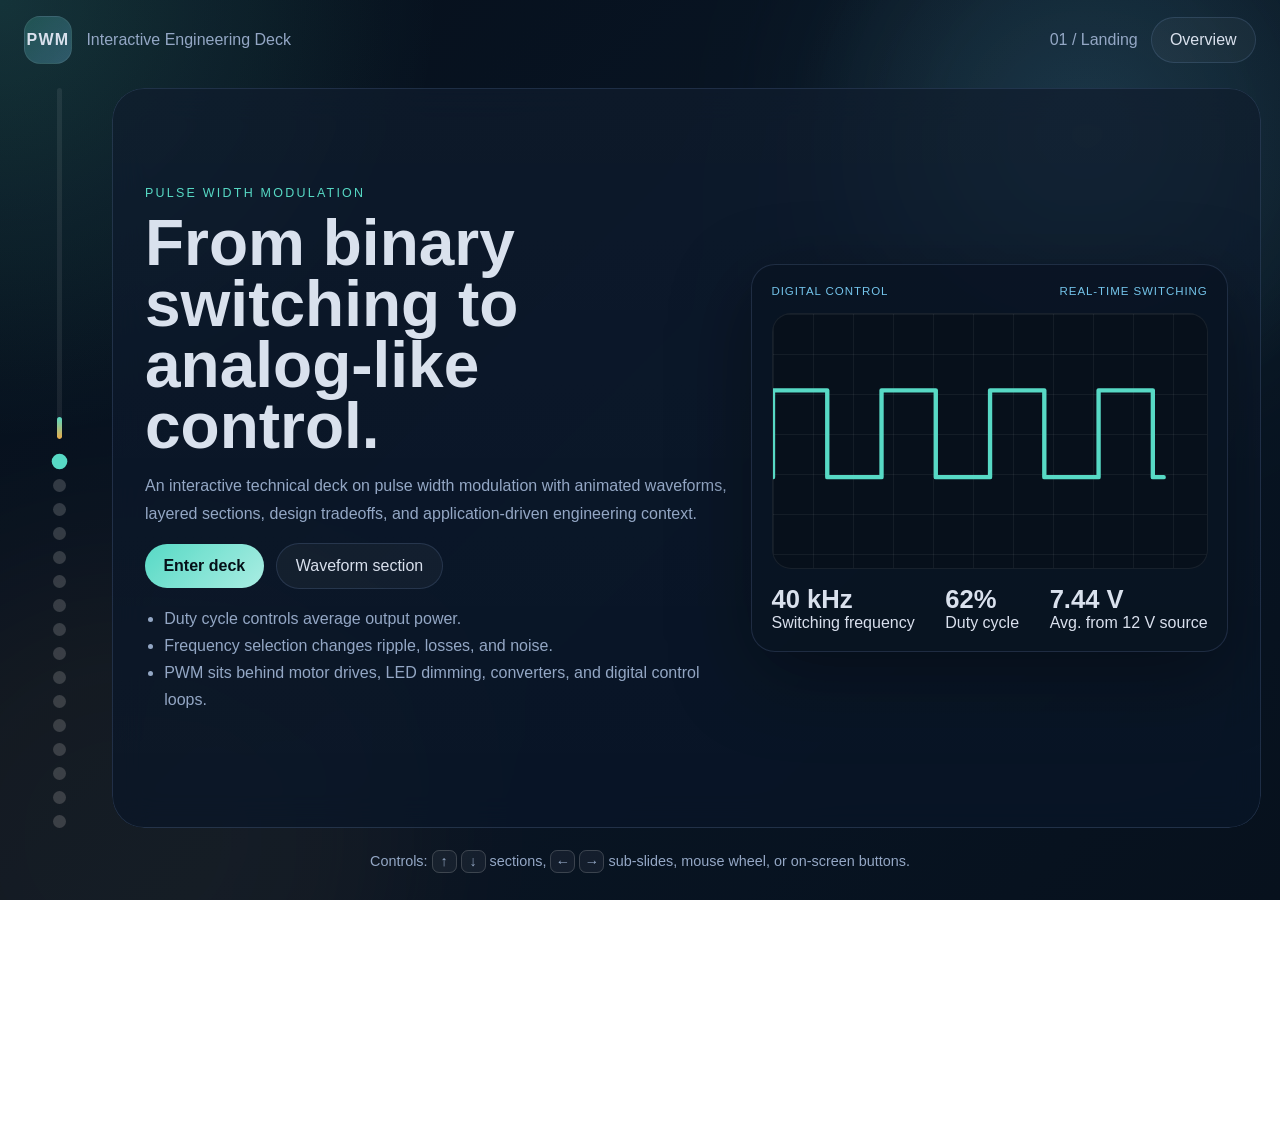
==== web_page_PPT/index.html @ 3c0f7ea7 "1. Separted the webpage presentation on the separate folder." ====
<!DOCTYPE html>
<html lang="en">
<head>
  <meta charset="UTF-8">
  <meta name="viewport" content="width=device-width, initial-scale=1.0">
  <title>PWM Interactive Presentation</title>
  <link rel="stylesheet" href="styles.css">
</head>
<body>
  <div class="ambient ambient-a"></div>
  <div class="ambient ambient-b"></div>

  <header class="topbar">
    <div class="brand">
      <span class="brand-mark">PWM</span>
      <span class="brand-copy">Interactive Engineering Deck</span>
    </div>
    <div class="status">
      <span id="sectionLabel">01 / Landing</span>
      <button id="overviewButton" class="ghost-button" type="button">Overview</button>
    </div>
  </header>

  <main class="deck-shell">
    <aside class="rail">
      <div class="rail-progress">
        <span id="progressFill"></span>
      </div>
      <nav id="dotNav" class="dot-nav" aria-label="Section navigation"></nav>
    </aside>

    <section id="deck" class="deck" aria-live="polite">
      <article class="slide active" data-title="Landing">
        <div class="slide-grid hero-layout">
          <div class="hero-copy reveal">
            <p class="eyebrow">Pulse Width Modulation</p>
            <h1>From binary switching to analog-like control.</h1>
            <p class="lede">
              An interactive technical deck on pulse width modulation with animated waveforms,
              layered sections, design tradeoffs, and application-driven engineering context.
            </p>
            <div class="hero-actions">
              <button class="primary-button" type="button" data-jump="1">Enter deck</button>
              <button class="ghost-button" type="button" data-jump="4">Waveform section</button>
            </div>
            <ul class="hero-points">
              <li>Duty cycle controls average output power.</li>
              <li>Frequency selection changes ripple, losses, and noise.</li>
              <li>PWM sits behind motor drives, LED dimming, converters, and digital control loops.</li>
            </ul>
          </div>

          <div class="hero-visual reveal">
            <div class="signal-card">
              <div class="signal-meta">
                <span>Digital control</span>
                <span>Real-time switching</span>
              </div>
              <div class="signal-scope">
                <div class="scope-grid"></div>
                <svg viewBox="0 0 600 220" class="scope-wave">
                  <path d="M0 160 L0 40 L75 40 L75 160 L150 160 L150 40 L225 40 L225 160 L300 160 L300 40 L375 40 L375 160 L450 160 L450 40 L525 40 L525 160 L600 160" />
                </svg>
              </div>
              <div class="hero-metrics">
                <div>
                  <strong>40 kHz</strong>
                  <span>Switching frequency</span>
                </div>
                <div>
                  <strong>62%</strong>
                  <span>Duty cycle</span>
                </div>
                <div>
                  <strong>7.44 V</strong>
                  <span>Avg. from 12 V source</span>
                </div>
              </div>
            </div>
          </div>
        </div>
      </article>

      <article class="slide" data-title="Core Idea">
        <div class="slide-grid">
          <div class="section-heading reveal">
            <p class="eyebrow">Section 1</p>
            <h2>PWM compresses analog intent into timed digital pulses.</h2>
            <p>
              Continuous analog control can be approximated by rapidly alternating between full ON and full OFF states.
              The load responds primarily to the average energy delivered over each switching period.
            </p>
          </div>

          <div class="panel-stack reveal">
            <div class="info-panel">
              <h3>Key equation</h3>
              <p><code>Vavg ≈ Duty Cycle × Vsupply</code> for resistive or filtered loads.</p>
            </div>
            <div class="info-panel">
              <h3>Why engineers use it</h3>
              <p>Switching devices operate efficiently near the ON and OFF extremes, so power loss is often lower than in linear control.</p>
            </div>
            <div class="info-panel">
              <h3>What changes system behavior</h3>
              <p>Load type, switching frequency, dead time, rise/fall time, filtering, and control-loop bandwidth.</p>
            </div>
          </div>

          <div class="formula-band reveal">
            <div class="formula-card">
              <span class="formula-label">Duty Cycle</span>
              <strong>D = Ton / T</strong>
              <p>Fraction of each period spent in the ON state.</p>
            </div>
            <div class="formula-card accent">
              <span class="formula-label">Period</span>
              <strong>f = 1 / T</strong>
              <p>Higher frequency can reduce ripple, but increases switching stress.</p>
            </div>
          </div>
        </div>
      </article>

      <article class="slide" data-title="Mathematics">
        <div class="slide-grid split-grid math-layout">
          <div class="section-heading reveal">
            <p class="eyebrow">Section 2</p>
            <h2>Mathematical model: average value comes from time weighting.</h2>
            <p>
              For a periodic signal that remains at <code>Vs</code> during <code>Ton</code> and at 0 V during
              <code>Toff</code>, the average output over one period follows directly from time-domain integration.
            </p>
          </div>

          <div class="derivation-card reveal">
            <div class="derivation-step">
              <span>01</span>
              <p><code>T = Ton + Toff</code></p>
            </div>
            <div class="derivation-step">
              <span>02</span>
              <p><code>Vavg = (1 / T) ∫0T v(t) dt</code></p>
            </div>
            <div class="derivation-step">
              <span>03</span>
              <p><code>Vavg = (1 / T) [(Vs)(Ton) + (0)(Toff)]</code></p>
            </div>
            <div class="derivation-step accent">
              <span>04</span>
              <p><code>Vavg = Vs × (Ton / T) = Vs × D</code></p>
            </div>
          </div>

          <div class="formula-band reveal">
            <div class="formula-card">
              <span class="formula-label">Example</span>
              <strong>12 V × 0.25 = 3 V</strong>
              <p>At 25% duty cycle, the average delivered voltage is 3 V for a filtered or averaging load.</p>
            </div>
            <div class="formula-card accent">
              <span class="formula-label">Engineering note</span>
              <strong>Average is not instant</strong>
              <p>The waveform remains discontinuous. Smooth system behavior appears only when the load averages or filters the switching signal.</p>
            </div>
          </div>
        </div>
      </article>

      <article class="slide" data-title="Proof Idea">
        <div class="slide-grid theorem-layout">
          <div class="theorem-card reveal">
            <p class="eyebrow">Section 3</p>
            <h2>Proposition</h2>
            <p class="theorem-statement">
              For an ideal PWM waveform applied to a linear low-pass or energy-averaging load, the low-frequency output component is proportional to duty cycle.
            </p>
          </div>

          <div class="proof-card reveal">
            <h3>Proof sketch</h3>
            <ol class="proof-list">
              <li>Represent the input over one switching period as a rectangular periodic waveform.</li>
              <li>The DC term of that waveform equals its average over one period.</li>
              <li>That average is <code>Vs × D</code>, from the time-domain integral.</li>
              <li>A low-pass filter or an inductive-mechanical load suppresses high-frequency switching harmonics.</li>
              <li>The dominant observed output therefore tracks the DC term, which is proportional to duty cycle.</li>
            </ol>
            <p class="proof-note">
              The result provides engineering rigor suitable for presentations in embedded systems, control theory, and power electronics.
            </p>
          </div>
        </div>
      </article>

      <article class="slide has-panels" data-title="Waveform Lab">
        <div class="section-heading reveal">
          <p class="eyebrow">Section 4</p>
          <h2>Waveform lab with horizontal sub-slides.</h2>
          <p>Horizontal sub-slides compare representative duty-cycle conditions and their resulting engineering implications.</p>
        </div>

        <div class="panel-viewer">
          <div class="panel-track" data-panel-track>
            <section class="panel active" data-panel-title="10% Duty">
              <div class="panel-content">
                <div>
                  <span class="chip">Panel A</span>
                  <h3>Low duty cycle: low average energy</h3>
                  <p>
                    A narrow ON interval delivers short bursts of energy separated by longer OFF intervals.
                    This condition is associated with low LED brightness or light motor torque demand.
                  </p>
                  <ul class="detail-list">
                    <li>Average output from 12 V source is about 1.2 V.</li>
                    <li>Ripple becomes more visible if frequency is too low.</li>
                    <li>Perceptible flicker is likely in visual systems at poor frequency choices.</li>
                  </ul>
                </div>
                <div class="wave-card">
                  <div class="wave-display wave-10"></div>
                </div>
              </div>
            </section>

            <section class="panel" data-panel-title="50% Duty">
              <div class="panel-content">
                <div>
                  <span class="chip">Panel B</span>
                  <h3>Balanced waveform: classic demonstration case</h3>
                  <p>
                    At 50%, the ON and OFF intervals are equal. This case is commonly used to illustrate timer behavior,
                    waveform symmetry, and midpoint average power delivery.
                  </p>
                  <ul class="detail-list">
                    <li>Average output is about 6 V from a 12 V source.</li>
                    <li>Symmetric timing simplifies explanation, not always system optimization.</li>
                    <li>Current ripple still depends on load inductance and filter design.</li>
                  </ul>
                </div>
                <div class="wave-card">
                  <div class="wave-display wave-50"></div>
                </div>
              </div>
            </section>

            <section class="panel" data-panel-title="90% Duty">
              <div class="panel-content">
                <div>
                  <span class="chip">Panel C</span>
                  <h3>High duty cycle: near-full delivery</h3>
                  <p>
                    The waveform remains ON for most of the switching period, with only short OFF intervals.
                    Loads with inertia or filtering may therefore respond as if driven by a nearly steady high level.
                  </p>
                  <ul class="detail-list">
                    <li>Average output is about 10.8 V from a 12 V source.</li>
                    <li>Thermal and switching limits still matter even if average output is high.</li>
                    <li>Control resolution near rail conditions becomes important.</li>
                  </ul>
                </div>
                <div class="wave-card">
                  <div class="wave-display wave-90"></div>
                </div>
              </div>
            </section>
          </div>

          <div class="panel-controls">
            <button id="panelPrev" class="ghost-button" type="button">Previous panel</button>
            <div id="panelDots" class="panel-dots" aria-label="Sub-slide navigation"></div>
            <button id="panelNext" class="ghost-button" type="button">Next panel</button>
          </div>
        </div>
      </article>

      <article class="slide" data-title="LED Dimming">
        <div class="slide-grid led-layout">
          <div class="section-heading reveal">
            <p class="eyebrow">Section 5</p>
            <h2>LED dimming: the whole page becomes the load.</h2>
            <p>
              The page brightness varies with duty cycle to illustrate LED dimming through PWM.
              Average delivered power changes continuously even though the switch still operates only in ON and OFF states.
            </p>
          </div>

          <div class="led-console reveal">
            <div class="led-scene-container">
              <div class="led-scene" id="ledScene">
                <div class="led-bulb"></div>
                <div class="led-glow"></div>
                <div class="led-caption">
                  <strong id="ledDutyReadout">55%</strong>
                  <span>Duty cycle</span>
                </div>
              </div>
              <div class="wave-card led-wave-card">
                <div class="wave-display" id="ledWaveDisplay"></div>
              </div>
            </div>

            <div class="led-controls">
              <label for="dutySlider">Duty cycle control</label>
              <input id="dutySlider" type="range" min="5" max="100" value="55" step="1">
              <div class="led-metrics">
                <div>
                  <strong id="avgVoltageReadout">6.60 V</strong>
                  <span>Average from 12 V</span>
                </div>
                <div>
                  <strong id="opticalReadout">Medium-high</strong>
                  <span>Perceived brightness</span>
                </div>
              </div>
              <p class="led-note">
                The flowing waves below the bulb represent the high-frequency switching signal.
                The eye cannot see this switching, only the average brightness it produces.
              </p>
            </div>
          </div>
        </div>
      </article>

      <article class="slide" data-title="LED On-Off Logic">
        <div class="slide-grid led-logic-layout">
          <div class="section-heading reveal">
            <p class="eyebrow">Section 6</p>
            <h2>LED behavior remains binary even when brightness appears continuous.</h2>
            <p>
              Based on the referenced PWM explainer video, the LED should be understood as a device that is either fully ON or fully OFF at each instant.
              Intermediate brightness appears only because the ON time changes within each period.
            </p>
          </div>

          <div class="led-logic-board reveal">
            <div class="logic-card">
              <span class="chip">State A</span>
              <h3>0% duty cycle</h3>
              <div class="logic-led logic-off"></div>
              <div class="logic-wave wave-off"></div>
              <p>The LED receives no ON interval during the period, so it remains OFF for the entire cycle.</p>
            </div>

            <div class="logic-card">
              <span class="chip">State B</span>
              <h3>50% duty cycle</h3>
              <div class="logic-led logic-mid"></div>
              <div class="logic-wave wave-mid"></div>
              <p>The LED alternates between full ON and full OFF. The eye integrates the rapid switching and perceives a medium brightness level.</p>
            </div>

            <div class="logic-card">
              <span class="chip">State C</span>
              <h3>100% duty cycle</h3>
              <div class="logic-led logic-on"></div>
              <div class="logic-wave wave-on"></div>
              <p>The LED remains ON for the complete period, producing maximum average optical output.</p>
            </div>
          </div>

          <div class="logic-note reveal">
            <strong>Key observation</strong>
            <p>
              The video-linked explanation emphasizes outcomes of different duty cycles rather than intermediate analog voltage levels at the LED itself.
              The waveform changes in width, while the LED switching state stays binary.
            </p>
          </div>
        </div>
      </article>

      <article class="slide" data-title="Applications">
        <div class="section-heading reveal">
          <p class="eyebrow">Section 7</p>
          <h2>Where PWM becomes system-critical.</h2>
        </div>

        <div class="application-grid">
          <div class="app-card reveal">
            <div class="app-visual motor-visual">
              <div class="motor-body"></div>
              <div class="motor-rotor"></div>
              <div class="motor-shaft"></div>
            </div>
            <span class="app-index">01</span>
            <h3>Motor control</h3>
            <p>Duty cycle regulates average armature voltage, enabling speed and torque control in DC drives, BLDC stages, and H-bridge systems.</p>
          </div>
          <div class="app-card reveal">
            <div class="app-visual smps-visual">
              <div class="smps-node source"></div>
              <div class="smps-switch"></div>
              <div class="smps-inductor"></div>
              <div class="smps-capacitor"></div>
              <div class="smps-load"></div>
              <div class="energy-pulse"></div>
            </div>
            <span class="app-index">02</span>
            <h3>Switch-mode power supplies</h3>
            <p>PWM governs energy transfer in buck, boost, and inverter topologies, directly affecting efficiency, ripple, and electromagnetic behavior.</p>
          </div>
          <div class="app-card reveal">
            <div class="app-visual led-app-visual">
              <div class="mini-led led-a"></div>
              <div class="mini-led led-b"></div>
              <div class="mini-led led-c"></div>
            </div>
            <span class="app-index">03</span>
            <h3>LED dimming</h3>
            <p>Average optical output changes with duty cycle while instantaneous drive remains digital, preserving efficient switching behavior.</p>
          </div>
          <div class="app-card reveal">
            <div class="app-visual audio-visual">
              <div class="speaker-box"></div>
              <div class="speaker-cone"></div>
              <div class="sound-ring ring-a"></div>
              <div class="sound-ring ring-b"></div>
              <div class="sound-ring ring-c"></div>
            </div>
            <span class="app-index">04</span>
            <h3>Audio and actuation interfaces</h3>
            <p>PWM is used in class-D amplification, buzzers, and compact actuation interfaces where switching signals are filtered or mechanically averaged.</p>
          </div>
        </div>
      </article>

      <article class="slide" data-title="Scenario: H-Bridge">
        <div class="slide-grid split-grid">
          <div class="section-heading reveal">
            <p class="eyebrow">Section 8</p>
            <h2>Actual Scenario: Reversing and Controlling a Motor.</h2>
            <p>
              In industrial robotics or EV powertrains, we don't just control speed; we control direction and braking.
              The <strong>H-Bridge</strong> is the standard circuit that makes this possible using PWM.
            </p>
          </div>

          <div class="scenario-visual reveal">
            <div class="h-bridge-circuit">
              <div class="h-bridge-rail positive">V+</div>
              <div class="h-bridge-switch sw-1">Q1</div>
              <div class="h-bridge-switch sw-2">Q2</div>
              <div class="h-bridge-motor">MOTOR</div>
              <div class="h-bridge-switch sw-3">Q3</div>
              <div class="h-bridge-switch sw-4">Q4</div>
              <div class="h-bridge-rail negative">GND</div>
              <div class="current-flow" id="currentFlow"></div>
            </div>
            <div class="scenario-controls">
              <button class="ghost-button" id="btnForward">Forward (PWM Q1/Q4)</button>
              <button class="ghost-button" id="btnReverse">Reverse (PWM Q2/Q3)</button>
              <button class="ghost-button" id="btnBrake">Brake (Short Q3/Q4)</button>
            </div>
          </div>

          <div class="panel-stack reveal">
            <div class="info-panel">
              <h3>Implementation</h3>
              <p>Hardware timers generate complementary PWM signals with <strong>Dead Time</strong> to prevent short circuits (shoot-through).</p>
            </div>
            <div class="info-panel">
              <h3>Efficiency</h3>
              <p>MOSFETs are either fully ON (low resistance) or fully OFF, minimizing heat dissipation compared to linear drivers.</p>
            </div>
            <div class="info-panel">
              <h3>Inductive Kick</h3>
              <p>PWM frequency must be high enough so the motor's inductance smoothes the current, preventing "jerky" movement.</p>
            </div>
          </div>
        </div>
      </article>

      <article class="slide" data-title="Generation & Use">
        <div class="slide-grid generation-layout">
          <div class="section-heading reveal">
            <p class="eyebrow">Section 9</p>
            <h2>PWM generation and utilization in one visual chain.</h2>
            <p>
              PWM begins as a timing comparison problem inside a controller and becomes useful only after
              the switching waveform interacts with a power stage, a filter, and a physical load.
            </p>
          </div>

          <div class="generation-board reveal">
            <div class="generation-flow">
              <div class="gen-node">
                <span class="chip">Reference</span>
                <strong>Speed / brightness / voltage target</strong>
              </div>
              <div class="gen-arrow"></div>
              <div class="gen-node">
                <span class="chip">Timer + Counter</span>
                <strong>Periodic ramp or counter base</strong>
              </div>
              <div class="gen-arrow"></div>
              <div class="gen-node">
                <span class="chip">Compare Logic</span>
                <strong>High while counter &lt; compare</strong>
              </div>
              <div class="gen-arrow"></div>
              <div class="gen-node">
                <span class="chip">Power Stage</span>
                <strong>MOSFET / driver / bridge</strong>
              </div>
              <div class="gen-arrow"></div>
              <div class="gen-node">
                <span class="chip">Load Response</span>
                <strong>Motor, LED, converter, audio load</strong>
              </div>
            </div>

            <div class="generation-visuals">
              <div class="gen-card">
                <h3>Actual generation</h3>
                <div class="counter-demo">
                  <div class="counter-track">
                    <div class="counter-scan"></div>
                    <div class="compare-level"></div>
                  </div>
                </div>
                <p>The PWM output stays high until the timer count crosses the compare threshold, after which it turns low for the remainder of the period.</p>
              </div>

              <div class="gen-card">
                <h3>Actual utilization</h3>
                <div class="utilization-demo">
                  <div class="util-wave"></div>
                  <div class="util-filter"></div>
                  <div class="util-output"></div>
                </div>
                <p>The switching waveform is then converted into usable electrical, optical, mechanical, or acoustic behavior by filtering, inertia, or energy storage.</p>
              </div>
            </div>
          </div>
        </div>
      </article>

      <article class="slide" data-title="MCU PWM Hardware">
        <div class="slide-grid mcu-layout">
          <div class="section-heading reveal">
            <p class="eyebrow">Section 10</p>
            <h2>Hardware PWM generation inside an MCU.</h2>

            <p>
              In a microcontroller, PWM is typically generated by a timer peripheral whose counter is compared
              against programmed register values. The output pin changes state automatically when compare events occur.
            </p>
          </div>

          <div class="mcu-stage reveal">
            <div class="mcu-visual interactive-mcu">
              <div class="mcu-board">
                <div class="board-plane"></div>
                <div class="trace trace-a"></div>
                <div class="trace trace-b"></div>
                <div class="trace trace-c"></div>

                <div class="mcu-chip isometric-chip">
                  <div class="chip-top"></div>
                  <div class="chip-side chip-side-left"></div>
                  <div class="chip-side chip-side-right"></div>
                  <div class="chip-label">MCU TIMER BLOCK</div>

                  <div class="mcu-module timer-block" id="timerBlock">
                    <span class="chip">Timer Core</span>
                    <strong>PSC -> CNT -> ARR</strong>
                    <small>Clock division and counter progression</small>
                  </div>
                  <div class="mcu-module compare-block" id="compareBlock">
                    <span class="chip">Comparator</span>
                    <strong>Compare CNT with CCR1</strong>
                    <small>Generates match event inside hardware</small>
                  </div>
                  <div class="mcu-module output-block" id="outputBlock">
                    <span class="chip">Output Unit</span>
                    <strong>PWM mode + channel driver</strong>
                    <small>Updates pin state without CPU bit-banging</small>
                  </div>
                  <div class="signal-dot signal-dot-a" id="signalDotA"></div>
                  <div class="signal-dot signal-dot-b" id="signalDotB"></div>
                </div>

                <div class="board-wave-panel">
                  <div class="simulation-head">
                    <div>
                      <span class="chip">Live Simulation</span>
                      <strong>Counter, compare, and output state</strong>
                    </div>
                    <button id="mcuSimButton" class="primary-button" type="button">Start PWM</button>
                  </div>

                  <div class="counter-visual">
                    <div class="counter-readout">
                      <span>CNT</span>
                      <strong id="counterValue">000</strong>
                    </div>
                    <div class="counter-readout">
                      <span>CCR1</span>
                      <strong id="compareValue">250</strong>
                    </div>
                    <div class="counter-readout">
                      <span>OUT</span>
                      <strong id="outputState">LOW</strong>
                    </div>
                  </div>

                  <div class="counter-bar">
                    <div id="counterFill" class="counter-fill"></div>
                    <div id="compareMarker" class="compare-marker"></div>
                  </div>

                  <div class="waveform-monitor">
                    <div class="monitor-grid"></div>
                    <div id="wavePulse" class="wave-pulse"></div>
                  </div>
                </div>
              </div>

              <div class="register-rack">
                <div class="register-card">
                  <span class="chip">PSC</span>
                  <strong>Prescaler register</strong>
                  <p>Divides the base clock before the timer counts.</p>
                </div>
                <div class="register-card">
                  <span class="chip">ARR / TOP</span>
                  <strong>Period register</strong>
                  <p>Defines the PWM period or wrap value.</p>
                </div>
                <div class="register-card">
                  <span class="chip">CCR1</span>
                  <strong>Compare register</strong>
                  <p>Defines the duty threshold within the period.</p>
                </div>
                <div class="register-card">
                  <span class="chip">CCER / COM bits</span>
                  <strong>Channel enable + mode</strong>
                  <p>Enables the pin output and selects PWM polarity/mode.</p>
                </div>
              </div>
            </div>

            <div class="register-explain">
              <div class="register-flow">
                <div class="register-step">
                  <strong>1. Clock division</strong>
                  <p><code>timer_clk = fclk / (PSC + 1)</code></p>
                </div>
                <div class="register-step">
                  <strong>2. Period setup</strong>
                  <p><code>fpwm = timer_clk / (ARR + 1)</code></p>
                </div>
                <div class="register-step">
                  <strong>3. Duty setup</strong>
                  <p><code>duty = CCRx / (ARR + 1)</code></p>
                </div>
                <div class="register-step accent">
                  <strong>4. Hardware action</strong>
                  <p>The channel output stays active while <code>CNT &lt; CCRx</code>, then toggles automatically.</p>
                </div>
              </div>

              <div class="register-code">
                <h3>Register-level implementation pattern</h3>
                <pre><code>TIMx_PSC  = 79;
TIMx_ARR  = 999;
TIMx_CCR1 = 250;

TIMx_CCMR1 |= PWM_MODE_1;
TIMx_CCER  |= CH1_ENABLE;
TIMx_CR1   |= TIMER_ENABLE;</code></pre>
                <p>
                  This sequence configures the timer clock division, period, compare threshold, PWM mode,
                  channel enable, and final timer start. Once enabled, the waveform is generated without CPU toggling.
                </p>
              </div>
            </div>
          </div>
        </div>
      </article>

      <article class="slide" data-title="Embedded Systems">
        <div class="slide-grid embed-layout">
          <div class="section-heading reveal">
            <p class="eyebrow">Section 11</p>
            <h2>PWM in embedded systems: both hardware and software matter.</h2>
            <p>
              A complete embedded-systems view includes both the microcontroller peripherals that generate PWM in hardware
              and the firmware layers that compute, schedule, and supervise duty-cycle updates.
            </p>
          </div>

          <div class="embed-columns reveal">
            <div class="embed-card">
              <span class="chip">Hardware use</span>
              <h3>Timer and peripheral side</h3>
              <ul class="detail-list">
                <li>MCU timers generate PWM without continuous CPU intervention.</li>
                <li>Output compare units define duty cycle with deterministic timing.</li>
                <li>Complementary PWM and dead time are used in motor drives and power stages.</li>
                <li>DMA or event systems can feed waveform updates at high rate.</li>
                <li>Pins route PWM into LEDs, fans, H-bridges, buck converters, and servo outputs.</li>
              </ul>
            </div>
            <div class="embed-card">
              <span class="chip">Software use</span>
              <h3>Firmware and control side</h3>
              <ul class="detail-list">
                <li>Control loops compute new duty values from sensor feedback.</li>
                <li>RTOS tasks or ISRs decide when updates are safe and synchronized.</li>
                <li>Calibration tables linearize nonlinear loads such as LEDs and motors.</li>
                <li>Fault software clamps PWM during overcurrent, overtemperature, or undervoltage events.</li>
                <li>Communication stacks expose PWM setpoints for UI, diagnostics, and remote control.</li>
              </ul>
            </div>
          </div>
        </div>
      </article>

      <article class="slide" data-title="Tradeoffs">
        <div class="slide-grid split-grid">
          <div class="section-heading reveal">
            <p class="eyebrow">Section 12</p>
            <h2>Choosing PWM settings is mostly a tradeoff problem.</h2>
            <p>
              Practical PWM design is governed by competing constraints rather than by definitions alone.
            </p>
          </div>

          <div class="tradeoff-board reveal">
            <div class="tradeoff-card">
              <h3>Raise frequency</h3>
              <p>Smaller filters, smoother output, reduced low-frequency artifacts.</p>
              <span>Cost: more switching loss and potential EMI stress.</span>
            </div>
            <div class="tradeoff-card">
              <h3>Increase resolution</h3>
              <p>Finer duty-cycle control, improved low-speed or low-brightness behavior.</p>
              <span>Cost: timer limits and control-update complexity.</span>
            </div>
            <div class="tradeoff-card">
              <h3>Add filtering</h3>
              <p>Cleaner analog-like output, less ripple delivered to the load.</p>
              <span>Cost: slower response, larger components, more design tuning.</span>
            </div>
            <div class="tradeoff-card">
              <h3>Protect the switch</h3>
              <p>Dead time, gate shaping, and layout discipline reduce shoot-through and ringing.</p>
              <span>Cost: added implementation detail and timing calibration.</span>
            </div>
          </div>
        </div>
      </article>

      <article class="slide" data-title="Alternatives & Why?">
        <div class="slide-grid split-grid">
          <div class="section-heading reveal">
            <p class="eyebrow">Section 13</p>
            <h2>Alternatives and why PWM dominates.</h2>
            <p>
              PWM isn't the only way to control power, but it's often the most efficient. 
              Let's look at the alternatives and why engineers almost always choose PWM.
            </p>
          </div>

          <div class="tradeoff-board reveal">
            <div class="tradeoff-card">
              <h3>Linear Regulation</h3>
              <p>Uses a transistor as a variable resistor to drop voltage.</p>
              <span>Pros: Pure DC, no noise. <br>Cons: Extremely inefficient, generates massive heat.</span>
            </div>
            <div class="tradeoff-card">
              <h3>DAC (Digital-to-Analog)</h3>
              <p>Produces a true analog voltage level.</p>
              <span>Pros: Precise. <br>Cons: Low power capability, expensive for high-current loads.</span>
            </div>
            <div class="tradeoff-card">
              <h3>PDM / Sigma-Delta</h3>
              <p>Varies the density of pulses rather than the width.</p>
              <span>Pros: Better for audio/precision. <br>Cons: Harder to implement in basic hardware.</span>
            </div>
            <div class="tradeoff-card">
              <h3>ON/OFF Control</h3>
              <p>Simple thermostat-style switching.</p>
              <span>Pros: Simple. <br>Cons: Poor resolution, constant oscillations around setpoint.</span>
            </div>
          </div>

          <div class="info-panel reveal" style="grid-column: 1 / -1;">
            <h3>The Verdict: Why PWM?</h3>
            <p>
              PWM provides the perfect balance of <strong>efficiency</strong> (MOSFETs stay cool), 
              <strong>simplicity</strong> (built into every $0.50 MCU), and 
              <strong>performance</strong> (high-resolution control). 
              It is the "Swiss Army Knife" of power electronics.
            </p>
          </div>
        </div>
      </article>

      <article class="slide" data-title="Design Checklist">
        <div class="slide-grid checklist-layout">
          <div class="section-heading reveal">
            <p class="eyebrow">Section 14</p>
            <h2>PWM design checklist for a real system review.</h2>
          </div>

          <div class="checklist reveal">
            <div class="check-item"><span></span><p>Define the load model: resistive, inductive, capacitive, or mixed.</p></div>
            <div class="check-item"><span></span><p>Select frequency based on ripple, acoustics, EMC, and switch capability.</p></div>
            <div class="check-item"><span></span><p>Validate thermal behavior at worst-case duty cycle and ambient condition.</p></div>
            <div class="check-item"><span></span><p>Quantify timer resolution and control-loop update limits.</p></div>
            <div class="check-item"><span></span><p>Review layout, current return paths, and gate-drive integrity.</p></div>
            <div class="check-item"><span></span><p>Measure waveform quality on hardware, not only in simulation.</p></div>
          </div>
        </div>
      </article>

      <article class="slide" data-title="Closing">
        <div class="closing-card reveal">
          <p class="eyebrow">Final Frame</p>
          <h2>PWM is simple in principle and demanding in implementation.</h2>
          <p>
            That tension is exactly why it remains one of the most useful control techniques in embedded and power electronics.
            The subject combines a simple switching concept with nontrivial design decisions in implementation, control, and system integration.
          </p>
          <div class="closing-stats">
            <div>
              <strong>16</strong>
              <span>Vertical sections</span>
            </div>
            <div>
              <strong>3</strong>
              <span>Horizontal sub-slides</span>
            </div>
            <div>
              <strong>100%</strong>
              <span>Browser-based delivery</span>
            </div>
          </div>
          <button class="primary-button" type="button" data-jump="0">Return to opening</button>
        </div>
      </article>
    </section>
  </main>

  <div id="overview" class="overview hidden" aria-hidden="true">
    <div class="overview-card">
      <div class="overview-head">
        <h2>Deck Overview</h2>
        <button id="closeOverview" class="ghost-button" type="button">Close</button>
      </div>
      <div id="overviewGrid" class="overview-grid"></div>
    </div>
  </div>

  <footer class="hint-bar">
    <p>Controls: <kbd>↑</kbd> <kbd>↓</kbd> sections, <kbd>←</kbd> <kbd>→</kbd> sub-slides, mouse wheel, or on-screen buttons.</p>
  </footer>

  <div id="pulseTransition" class="pulse-transition" aria-hidden="true">
    <div class="pulse-core"></div>
    <div class="pulse-wave pulse-wave-a"></div>
    <div class="pulse-wave pulse-wave-b"></div>
  </div>

  <script src="script.js"></script>
</body>
</html>
---- web_page_PPT/styles.css ----
:root {
  --bg: #08111f;
  --bg-soft: rgba(11, 24, 43, 0.72);
  --panel: rgba(10, 21, 37, 0.82);
  --panel-strong: rgba(12, 24, 43, 0.94);
  --line: rgba(157, 193, 255, 0.16);
  --text: #eaf2ff;
  --muted: #9fb4d4;
  --accent: #5eead4;
  --accent-2: #ffb84d;
  --accent-3: #7dd3fc;
  --shadow: 0 24px 80px rgba(0, 0, 0, 0.38);
  --page-power: 0.55;
}

* {
  box-sizing: border-box;
}

html,
body {
  margin: 0;
  min-height: 100%;
  overflow: hidden;
  background:
    radial-gradient(circle at top left, rgba(94, 234, 212, 0.18), transparent 28%),
    radial-gradient(circle at 85% 15%, rgba(125, 211, 252, 0.15), transparent 22%),
    linear-gradient(135deg, #06101c 0%, #0a1627 50%, #07121f 100%);
  color: var(--text);
  font-family: "Aptos", "Segoe UI Variable Display", "Trebuchet MS", sans-serif;
}

body {
  position: relative;
  transition: filter 350ms ease;
  filter: brightness(calc(0.72 + var(--page-power) * 0.38));
}

button,
input,
textarea,
select {
  font: inherit;
}

.ambient {
  position: fixed;
  width: 36rem;
  height: 36rem;
  border-radius: 999px;
  filter: blur(90px);
  opacity: 0.34;
  pointer-events: none;
}

.ambient-a {
  top: -10rem;
  right: -6rem;
  background: rgba(94, 234, 212, 0.16);
  animation: driftA 16s ease-in-out infinite;
}

.ambient-b {
  bottom: -14rem;
  left: -10rem;
  background: rgba(255, 184, 77, 0.16);
  animation: driftB 18s ease-in-out infinite;
}

.topbar,
.hint-bar {
  position: fixed;
  left: 0;
  right: 0;
  z-index: 30;
  display: flex;
  align-items: center;
  justify-content: space-between;
  padding: 1rem 1.5rem;
}

.topbar {
  top: 0;
}

.hint-bar {
  bottom: 0;
  justify-content: center;
  color: var(--muted);
  font-size: 0.9rem;
}

.brand,
.status {
  display: flex;
  align-items: center;
  gap: 0.9rem;
}

.brand-mark {
  display: inline-flex;
  align-items: center;
  justify-content: center;
  width: 3rem;
  height: 3rem;
  border-radius: 1rem;
  background: linear-gradient(135deg, rgba(94, 234, 212, 0.2), rgba(125, 211, 252, 0.3));
  border: 1px solid rgba(255, 255, 255, 0.08);
  font-family: "Bahnschrift", "Aptos Display", "Segoe UI Variable Display", sans-serif;
  font-weight: 800;
  letter-spacing: 0.08em;
}

.brand-copy,
.status span {
  color: var(--muted);
}

.deck-shell {
  display: grid;
  grid-template-columns: 5rem 1fr;
  align-items: stretch;
  height: 100vh;
  padding: 5.5rem 1.2rem 4.5rem;
  gap: 0.8rem;
}

.rail {
  display: flex;
  flex-direction: column;
  align-items: center;
  gap: 1rem;
}

.rail-progress {
  position: relative;
  width: 0.3rem;
  flex: 1;
  border-radius: 999px;
  background: rgba(255, 255, 255, 0.08);
  overflow: hidden;
}

.rail-progress span {
  position: absolute;
  left: 0;
  right: 0;
  bottom: 0;
  height: 10%;
  border-radius: inherit;
  background: linear-gradient(180deg, var(--accent), var(--accent-2));
  transition: height 350ms ease;
}

.dot-nav {
  display: flex;
  flex-direction: column;
  gap: 0.7rem;
}

.dot-nav button,
.panel-dots button {
  border: 0;
  border-radius: 999px;
  cursor: pointer;
}

.dot-nav button {
  width: 0.8rem;
  height: 0.8rem;
  background: rgba(255, 255, 255, 0.18);
  transition: transform 220ms ease, background 220ms ease;
}

.dot-nav button.active,
.panel-dots button.active {
  background: var(--accent);
  transform: scale(1.2);
}

.deck {
  position: relative;
  height: 100%;
  overflow: hidden;
  border-radius: 2rem;
}

.slide {
  position: absolute;
  inset: 0;
  padding: 2rem;
  border: 1px solid var(--line);
  border-radius: 2rem;
  background:
    linear-gradient(180deg, rgba(255, 255, 255, 0.02), rgba(255, 255, 255, 0)),
    var(--bg-soft);
  box-shadow: var(--shadow);
  opacity: 0;
  transform: translateY(6%);
  transition: opacity 450ms ease, transform 450ms ease;
  pointer-events: none;
  overflow: auto;
  backdrop-filter: blur(16px);
}

.slide.active {
  opacity: 1;
  transform: translateY(0);
  pointer-events: auto;
}

.slide-grid {
  display: grid;
  gap: 1.5rem;
  min-height: 100%;
}

.hero-layout {
  grid-template-columns: 1.1fr 0.9fr;
  align-items: center;
}

.hero-copy h1,
.section-heading h2,
.closing-card h2 {
  font-family: "Bahnschrift", "Aptos Display", "Segoe UI Variable Display", sans-serif;
  font-size: clamp(2.4rem, 5vw, 4.8rem);
  line-height: 0.95;
  margin: 0;
  max-width: 12ch;
}

.section-heading h2,
.closing-card h2 {
  font-size: clamp(2rem, 4vw, 3.5rem);
  max-width: 16ch;
}

.eyebrow {
  margin: 0 0 0.8rem;
  text-transform: uppercase;
  letter-spacing: 0.18em;
  font-size: 0.78rem;
  color: var(--accent);
}

.lede,
.section-heading p,
.hero-points,
.info-panel p,
.formula-card p,
.panel-content p,
.app-card p,
.tradeoff-card p,
.tradeoff-card span,
.check-item p,
.closing-card p {
  color: var(--muted);
  line-height: 1.7;
}

.hero-actions,
.panel-controls,
.status {
  display: flex;
  align-items: center;
  gap: 0.8rem;
  flex-wrap: wrap;
}

.primary-button,
.ghost-button {
  border-radius: 999px;
  padding: 0.82rem 1.15rem;
  cursor: pointer;
  transition: transform 180ms ease, background 180ms ease, border-color 180ms ease;
}

.primary-button {
  border: 0;
  color: #05111a;
  font-weight: 700;
  background: linear-gradient(135deg, var(--accent), #b7fff4);
}

.ghost-button {
  border: 1px solid var(--line);
  color: var(--text);
  background: rgba(255, 255, 255, 0.04);
}

.primary-button:hover,
.ghost-button:hover {
  transform: translateY(-1px);
}

.hero-points,
.detail-list {
  padding-left: 1.2rem;
}

.signal-card,
.info-panel,
.formula-card,
.panel,
.app-card,
.tradeoff-card,
.closing-card,
.overview-card,
.wave-card,
.derivation-card,
.theorem-card,
.proof-card,
.led-console,
.embed-card {
  border: 1px solid var(--line);
  background: var(--panel);
  border-radius: 1.5rem;
  box-shadow: var(--shadow);
}

.signal-card {
  padding: 1.2rem;
  display: grid;
  gap: 1rem;
}

.signal-meta,
.hero-metrics,
.closing-stats {
  display: flex;
  justify-content: space-between;
  gap: 1rem;
  flex-wrap: wrap;
}

.signal-meta,
.formula-label,
.chip {
  color: var(--accent-3);
  letter-spacing: 0.08em;
  text-transform: uppercase;
  font-size: 0.72rem;
}

.signal-scope,
.wave-card {
  position: relative;
  overflow: hidden;
  min-height: 16rem;
}

.signal-scope {
  border-radius: 1.2rem;
  border: 1px solid rgba(255, 255, 255, 0.08);
  background: #07111d;
}

.scope-grid,
.wave-display::before {
  position: absolute;
  inset: 0;
  content: "";
  background-image:
    linear-gradient(rgba(255, 255, 255, 0.06) 1px, transparent 1px),
    linear-gradient(90deg, rgba(255, 255, 255, 0.06) 1px, transparent 1px);
  background-size: 2.5rem 2.5rem;
}

.scope-wave {
  position: relative;
  width: 100%;
  height: 100%;
}

.scope-wave path {
  fill: none;
  stroke: var(--accent);
  stroke-width: 6;
  stroke-linejoin: round;
  stroke-linecap: round;
  stroke-dasharray: 1500;
  stroke-dashoffset: 1500;
  animation: drawWave 3.6s ease forwards infinite;
}

.hero-metrics strong,
.formula-card strong,
.closing-stats strong {
  display: block;
  font-size: 1.6rem;
  font-family: "Bahnschrift", "Aptos Display", "Segoe UI Variable Display", sans-serif;
}

.panel-stack,
.formula-band,
.application-grid,
.tradeoff-board {
  display: grid;
  gap: 1rem;
}

.panel-stack {
  grid-template-columns: repeat(3, minmax(0, 1fr));
}

.info-panel,
.formula-card,
.tradeoff-card,
.app-card {
  padding: 1.2rem;
}

.formula-band {
  grid-template-columns: repeat(2, minmax(0, 1fr));
  align-self: end;
}

.math-layout {
  grid-template-columns: 0.95fr 1.05fr;
  align-items: start;
}

.derivation-card,
.proof-card,
.theorem-card,
.embed-card {
  padding: 1.3rem;
}

.derivation-card {
  display: grid;
  gap: 0.8rem;
}

.derivation-step {
  display: grid;
  grid-template-columns: 3rem 1fr;
  gap: 1rem;
  align-items: center;
  padding: 0.95rem 1rem;
  border-radius: 1rem;
  background: rgba(255, 255, 255, 0.03);
}

.derivation-step span {
  display: inline-flex;
  width: 2.4rem;
  height: 2.4rem;
  align-items: center;
  justify-content: center;
  border-radius: 999px;
  color: #05111a;
  font-weight: 700;
  background: linear-gradient(135deg, var(--accent), #b7fff4);
}

.derivation-step.accent {
  background: linear-gradient(135deg, rgba(94, 234, 212, 0.12), rgba(125, 211, 252, 0.08));
}

.theorem-layout {
  grid-template-columns: 0.9fr 1.1fr;
  align-items: start;
}

.theorem-card {
  background: linear-gradient(135deg, rgba(94, 234, 212, 0.12), rgba(255, 184, 77, 0.08)), var(--panel);
}

.theorem-statement,
.proof-note {
  color: var(--muted);
  line-height: 1.7;
}

.proof-list {
  margin: 0;
  padding-left: 1.3rem;
  color: var(--muted);
  line-height: 1.75;
}

.formula-card.accent {
  background: linear-gradient(135deg, rgba(94, 234, 212, 0.12), rgba(255, 184, 77, 0.12));
}

.panel-viewer {
  display: grid;
  gap: 1rem;
  min-height: calc(100% - 9rem);
}

.panel-track {
  display: flex;
  height: 100%;
  transition: transform 420ms cubic-bezier(0.22, 1, 0.36, 1);
}

.panel {
  min-width: 100%;
  padding: 1.3rem;
}

.panel-content {
  display: grid;
  grid-template-columns: 1fr 0.95fr;
  align-items: stretch;
  gap: 1.2rem;
}

.wave-card {
  min-height: 20rem;
  padding: 1rem;
  background: linear-gradient(180deg, rgba(125, 211, 252, 0.08), rgba(255, 184, 77, 0.08)), #07111d;
}

.wave-display {
  position: relative;
  height: 100%;
  border-radius: 1rem;
  overflow: hidden;
  background: rgba(0, 0, 0, 0.18);
}

.wave-display::after {
  content: "";
  position: absolute;
  inset: 20% 0 20% 0;
  background-repeat: repeat-x;
  background-size: 16rem 100%;
  animation: waveformTravel 5s linear infinite;
  background-image: linear-gradient(90deg, var(--accent) 0 var(--wave-duty, 50%), transparent var(--wave-duty, 50%) 100%);
}

.wave-10::after {
  background-image: linear-gradient(90deg, var(--accent) 0 10%, transparent 10% 100%);
  box-shadow: inset 0 -6rem 0 rgba(94, 234, 212, 0.08);
}

.wave-50::after {
  background-image: linear-gradient(90deg, var(--accent) 0 50%, transparent 50% 100%);
}

.wave-90::after {
  background-image: linear-gradient(90deg, var(--accent) 0 90%, transparent 90% 100%);
}

.panel-dots {
  display: flex;
  align-items: center;
  gap: 0.6rem;
}

.panel-dots button {
  width: 0.7rem;
  height: 0.7rem;
  background: rgba(255, 255, 255, 0.18);
}

.led-layout,
.led-logic-layout,
.embed-layout {
  align-content: start;
}

.led-console {
  display: grid;
  grid-template-columns: 1fr 1fr;
  gap: 1.2rem;
  padding: 1.3rem;
  background:
    radial-gradient(circle at center, rgba(255, 184, 77, 0.08), transparent 35%),
    var(--panel);
}

.led-scene {
  position: relative;
  min-height: 24rem;
  overflow: hidden;
  border-radius: 1.4rem;
  border: 1px solid rgba(255, 255, 255, 0.08);
  background:
    radial-gradient(circle at 50% 35%, rgba(255, 245, 176, 0.22), transparent 16%),
    linear-gradient(180deg, rgba(125, 211, 252, 0.1), rgba(5, 10, 18, 0.9));
}

.led-bulb {
  position: absolute;
  top: 20%;
  left: 50%;
  width: 8rem;
  height: 8rem;
  margin-left: -4rem;
  border-radius: 50%;
  background: radial-gradient(circle at 50% 40%, #fffce0 0%, #ffd977 45%, #ffb84d 100%);
  box-shadow:
    0 0 calc(1rem + var(--page-power) * 2rem) rgba(255, 217, 119, 0.7),
    0 0 calc(2rem + var(--page-power) * 5rem) rgba(255, 184, 77, 0.48);
  transform: scale(calc(0.88 + var(--page-power) * 0.16));
  opacity: calc(0.35 + var(--page-power) * 0.65);
  transition: transform 250ms ease, box-shadow 250ms ease;
}

.led-bulb::after {
  content: "";
  position: absolute;
  left: 50%;
  bottom: -3.5rem;
  width: 2rem;
  height: 4rem;
  margin-left: -1rem;
  border-radius: 0 0 1rem 1rem;
  background: linear-gradient(180deg, #d5dbe7, #8f9aad);
}

.led-glow {
  position: absolute;
  inset: 8% 12%;
  border-radius: 50%;
  background: radial-gradient(circle, rgba(255, 226, 140, 0.42), transparent 55%);
  transform: scale(calc(0.8 + var(--page-power) * 0.25));
  opacity: calc(0.12 + var(--page-power) * 0.7);
  transition: transform 250ms ease;
}

.led-caption {
  position: absolute;
  left: 1.2rem;
  right: 1.2rem;
  bottom: 1.2rem;
  display: flex;
  align-items: end;
  justify-content: space-between;
  padding: 1rem 1.1rem;
  border-radius: 1rem;
  background: rgba(4, 10, 18, 0.52);
}

.led-caption strong {
  font-size: 2.8rem;
  font-family: "Bahnschrift", "Aptos Display", "Segoe UI Variable Display", sans-serif;
}

.led-controls {
  display: grid;
  gap: 1rem;
  align-content: center;
}

.led-controls label,
.led-note {
  color: var(--muted);
}

.led-controls input[type="range"] {
  width: 100%;
  accent-color: var(--accent-2);
}

.led-metrics {
  display: grid;
  grid-template-columns: repeat(2, minmax(0, 1fr));
  gap: 1rem;
}

.led-metrics strong {
  display: block;
  font-size: 1.5rem;
  font-family: "Bahnschrift", "Aptos Display", "Segoe UI Variable Display", sans-serif;
}

.led-logic-board {
  display: grid;
  grid-template-columns: repeat(3, minmax(0, 1fr));
  gap: 1rem;
}

.logic-card,
.logic-note {
  padding: 1.2rem;
  border-radius: 1.3rem;
  border: 1px solid var(--line);
  background: rgba(255, 255, 255, 0.04);
}

.logic-card h3,
.logic-note strong {
  font-family: "Bahnschrift", "Aptos Display", "Segoe UI Variable Display", sans-serif;
}

.logic-led {
  width: 5rem;
  height: 5rem;
  margin: 1rem auto 1.2rem;
  border-radius: 50%;
  background: radial-gradient(circle, #fffce0, #ffd977 50%, #ffb84d 100%);
}

.logic-off {
  opacity: 0.12;
  box-shadow: 0 0 0 rgba(255, 217, 119, 0);
}

.logic-mid {
  opacity: 0.68;
  box-shadow: 0 0 1.6rem rgba(255, 217, 119, 0.42);
  animation: ledPulse 2.4s ease-in-out infinite;
}

.logic-on {
  opacity: 1;
  box-shadow: 0 0 2.6rem rgba(255, 217, 119, 0.72);
}

.logic-wave {
  position: relative;
  min-height: 5.5rem;
  margin-bottom: 1rem;
  border-radius: 1rem;
  overflow: hidden;
  background:
    linear-gradient(rgba(255, 255, 255, 0.06) 1px, transparent 1px),
    linear-gradient(90deg, rgba(255, 255, 255, 0.06) 1px, transparent 1px),
    #08111f;
  background-size: 1.8rem 1.8rem;
}

.logic-wave::after {
  content: "";
  position: absolute;
  inset: 22% 0 22% 0;
  background-repeat: repeat-x;
  background-size: 14rem 100%;
  animation: waveformTravel 5s linear infinite;
}

.wave-off::after {
  background-image: linear-gradient(90deg, transparent 0 100%);
  box-shadow: inset 0 -0.4rem 0 rgba(125, 211, 252, 0.55);
}

.wave-mid::after {
  background-image: linear-gradient(90deg, var(--accent) 0 50%, transparent 50% 100%);
}

.wave-on::after {
  background-image: linear-gradient(90deg, var(--accent) 0 100%, transparent 100% 100%);
}

.logic-note p {
  color: var(--muted);
  line-height: 1.7;
}

.application-grid {
  grid-template-columns: repeat(2, minmax(0, 1fr));
}

.app-card {
  min-height: 13rem;
}

.app-visual,
.generation-board,
.gen-card {
  border-radius: 1.2rem;
  border: 1px solid rgba(255, 255, 255, 0.08);
  background: rgba(4, 10, 18, 0.55);
}

.app-visual {
  position: relative;
  min-height: 10rem;
  margin-bottom: 1rem;
  overflow: hidden;
}

.motor-body {
  position: absolute;
  top: 50%;
  left: 16%;
  width: 6rem;
  height: 4rem;
  transform: translateY(-50%);
  border-radius: 1rem;
  background: linear-gradient(180deg, #95a8c6, #586a86);
}

.motor-rotor {
  position: absolute;
  top: 50%;
  left: 33%;
  width: 3.8rem;
  height: 3.8rem;
  transform: translate(-50%, -50%);
  border-radius: 50%;
  border: 0.45rem solid #ffb84d;
  box-shadow: 0 0 2rem rgba(255, 184, 77, 0.18);
  animation: spinRotor 3s linear infinite;
}

.motor-shaft {
  position: absolute;
  top: 50%;
  left: 33%;
  width: 8rem;
  height: 0.55rem;
  transform: translateY(-50%);
  border-radius: 999px;
  background: linear-gradient(90deg, #cad5e4, #72839f);
}

.smps-visual {
  display: grid;
  grid-template-columns: repeat(5, 1fr);
  align-items: center;
  padding: 1rem;
  gap: 0.8rem;
}

.smps-node,
.smps-switch,
.smps-inductor,
.smps-capacitor,
.smps-load {
  position: relative;
  height: 4rem;
  border-radius: 1rem;
}

.smps-node.source,
.smps-switch,
.smps-load {
  background: linear-gradient(180deg, rgba(125, 211, 252, 0.28), rgba(125, 211, 252, 0.08));
}

.smps-inductor {
  background:
    radial-gradient(circle at 18% 50%, rgba(255, 184, 77, 0.95) 0 18%, transparent 19%),
    radial-gradient(circle at 38% 50%, rgba(255, 184, 77, 0.95) 0 18%, transparent 19%),
    radial-gradient(circle at 58% 50%, rgba(255, 184, 77, 0.95) 0 18%, transparent 19%),
    radial-gradient(circle at 78% 50%, rgba(255, 184, 77, 0.95) 0 18%, transparent 19%);
  background-color: rgba(255, 184, 77, 0.08);
}

.smps-capacitor {
  background:
    linear-gradient(90deg, transparent 34%, #dbe7f7 34% 42%, transparent 42% 58%, #dbe7f7 58% 66%, transparent 66%),
    rgba(255, 255, 255, 0.04);
}

.energy-pulse {
  position: absolute;
  top: 50%;
  left: 8%;
  width: 1.2rem;
  height: 1.2rem;
  margin-top: -0.6rem;
  border-radius: 50%;
  background: radial-gradient(circle, #fff, var(--accent) 60%, transparent 70%);
  animation: energyTravel 3s linear infinite;
}

.led-app-visual {
  display: flex;
  align-items: center;
  justify-content: center;
  gap: 1.4rem;
}

.mini-led {
  width: 3.6rem;
  height: 3.6rem;
  border-radius: 50%;
  background: radial-gradient(circle, #fffce0, #ffd977 50%, #ffb84d 100%);
  box-shadow: 0 0 1rem rgba(255, 217, 119, 0.4);
}

.led-a,
.led-b,
.led-c {
  animation: ledPulse 2.8s ease-in-out infinite;
}

.led-a {
  opacity: 0.35;
}

.led-b {
  opacity: 0.65;
  animation-delay: 0.3s;
}

.led-c {
  opacity: 1;
  animation-delay: 0.6s;
}

.audio-visual {
  position: relative;
}

.speaker-box {
  position: absolute;
  top: 50%;
  left: 18%;
  width: 5rem;
  height: 6.5rem;
  transform: translateY(-50%);
  border-radius: 1rem;
  background: linear-gradient(180deg, #7b8798, #354356);
}

.speaker-cone {
  position: absolute;
  top: 50%;
  left: 29%;
  width: 2.6rem;
  height: 2.6rem;
  transform: translate(-50%, -50%);
  border-radius: 50%;
  background: radial-gradient(circle, #dfe7f3, #8090a8 70%, #334254 100%);
  animation: coneBeat 1.4s ease-in-out infinite;
}

.sound-ring {
  position: absolute;
  top: 50%;
  left: 40%;
  width: 2rem;
  height: 2rem;
  border-radius: 50%;
  border: 2px solid rgba(94, 234, 212, 0.5);
  transform: translateY(-50%);
  animation: soundExpand 2.2s ease-out infinite;
}

.ring-b {
  animation-delay: 0.35s;
}

.ring-c {
  animation-delay: 0.7s;
}

.generation-layout {
  align-content: start;
}

.generation-board {
  display: grid;
  gap: 1.2rem;
  padding: 1.3rem;
}

.generation-flow {
  display: grid;
  grid-template-columns: repeat(9, minmax(0, 1fr));
  gap: 0.8rem;
  align-items: center;
}

.gen-node {
  padding: 1rem;
  border-radius: 1rem;
  background: rgba(255, 255, 255, 0.04);
  border: 1px solid rgba(255, 255, 255, 0.08);
}

.gen-node strong {
  display: block;
  margin-top: 0.5rem;
  line-height: 1.5;
}

.gen-arrow {
  height: 0.25rem;
  border-radius: 999px;
  background: linear-gradient(90deg, rgba(94, 234, 212, 0.15), rgba(94, 234, 212, 0.95));
  position: relative;
  overflow: hidden;
}

.gen-arrow::after {
  content: "";
  position: absolute;
  inset: 0;
  background: linear-gradient(90deg, transparent, #fff, transparent);
  animation: arrowFlow 1.6s linear infinite;
}

.generation-visuals {
  display: grid;
  grid-template-columns: repeat(2, minmax(0, 1fr));
  gap: 1rem;
}

.gen-card {
  padding: 1.2rem;
}

.counter-demo,
.utilization-demo {
  min-height: 12rem;
  margin: 1rem 0;
  border-radius: 1rem;
  position: relative;
  overflow: hidden;
  background:
    linear-gradient(rgba(255, 255, 255, 0.06) 1px, transparent 1px),
    linear-gradient(90deg, rgba(255, 255, 255, 0.06) 1px, transparent 1px),
    #08111f;
  background-size: 2rem 2rem;
}

.counter-track {
  position: absolute;
  inset: 10% 10%;
  border-radius: 1rem;
  background: linear-gradient(180deg, rgba(125, 211, 252, 0.08), rgba(125, 211, 252, 0.02));
}

.counter-scan {
  position: absolute;
  left: 0;
  top: 0;
  bottom: 0;
  width: 0.5rem;
  background: linear-gradient(180deg, var(--accent), #fff);
  box-shadow: 0 0 1.2rem rgba(94, 234, 212, 0.6);
  animation: counterSweep 2.4s linear infinite;
}

.compare-level {
  position: absolute;
  left: 0;
  right: 0;
  top: 35%;
  height: 0.25rem;
  background: linear-gradient(90deg, var(--accent-2), #fff0ba);
}

.util-wave,
.util-filter,
.util-output {
  position: absolute;
  border-radius: 1rem;
}

.util-wave {
  left: 6%;
  top: 22%;
  width: 28%;
  height: 56%;
  background: repeating-linear-gradient(90deg, rgba(94, 234, 212, 0.95) 0 18%, transparent 18% 36%);
  animation: waveformTravel 4s linear infinite;
}

.util-filter {
  left: 40%;
  top: 18%;
  width: 18%;
  height: 64%;
  background:
    radial-gradient(circle at 30% 30%, rgba(255, 184, 77, 0.95) 0 12%, transparent 13%),
    radial-gradient(circle at 60% 30%, rgba(255, 184, 77, 0.95) 0 12%, transparent 13%),
    radial-gradient(circle at 45% 60%, rgba(125, 211, 252, 0.95) 0 10%, transparent 11%);
  background-color: rgba(255, 255, 255, 0.04);
}

.util-output {
  right: 8%;
  top: 28%;
  width: 24%;
  height: 44%;
  background: linear-gradient(180deg, rgba(255, 184, 77, 0.18), rgba(255, 184, 77, 0.7));
  animation: smoothOutput 2.6s ease-in-out infinite;
}

.mcu-layout {
  align-content: start;
}

.mcu-stage {
  display: grid;
  gap: 1.2rem;
}

.mcu-visual,
.register-code,
.register-step {
  border-radius: 1.3rem;
  border: 1px solid var(--line);
  background: rgba(255, 255, 255, 0.04);
}

.mcu-visual {
  display: grid;
  gap: 1rem;
  padding: 1.2rem;
}

.mcu-board {
  position: relative;
  min-height: 34rem;
  border-radius: 1.8rem;
  overflow: hidden;
  background:
    radial-gradient(circle at top right, rgba(94, 234, 212, 0.1), transparent 22%),
    linear-gradient(180deg, #12263b, #081321);
  box-shadow: inset 0 0 0 1px rgba(255, 255, 255, 0.06);
  perspective: 1200px;
}

.board-plane {
  position: absolute;
  inset: 2rem;
  border-radius: 1.6rem;
  transform: rotateX(65deg) translateY(6rem);
  transform-style: preserve-3d;
  background:
    linear-gradient(90deg, rgba(125, 211, 252, 0.06) 1px, transparent 1px),
    linear-gradient(rgba(125, 211, 252, 0.06) 1px, transparent 1px),
    linear-gradient(180deg, #1b3a56, #0c2032);
  background-size: 2rem 2rem;
  box-shadow: 0 2rem 4rem rgba(0, 0, 0, 0.35);
}

.trace {
  position: absolute;
  height: 0.35rem;
  border-radius: 999px;
  background: linear-gradient(90deg, rgba(94, 234, 212, 0.12), rgba(94, 234, 212, 0.9), rgba(255, 184, 77, 0.3));
  box-shadow: 0 0 1rem rgba(94, 234, 212, 0.35);
}

.trace-a {
  left: 12%;
  top: 34%;
  width: 35%;
}

.trace-b {
  left: 36%;
  top: 49%;
  width: 28%;
}

.trace-c {
  left: 56%;
  top: 64%;
  width: 23%;
}

.mcu-chip {
  position: relative;
  min-height: 18rem;
  width: min(34rem, 72%);
  margin: 2.2rem 0 0 2.2rem;
  padding: 1.2rem;
  background:
    linear-gradient(145deg, rgba(11, 25, 44, 0.98), rgba(5, 12, 22, 0.98)),
    radial-gradient(circle at top left, rgba(125, 211, 252, 0.12), transparent 30%);
  box-shadow:
    inset 0 0 0 1px rgba(255, 255, 255, 0.06),
    inset 0 1rem 2rem rgba(255, 255, 255, 0.03),
    0 2rem 4rem rgba(0, 0, 0, 0.35);
  overflow: visible;
  transform: rotateX(58deg) rotateZ(-24deg) translateZ(0);
  transform-style: preserve-3d;
}

.chip-top,
.chip-side {
  position: absolute;
  inset: 0;
  border-radius: 1.5rem;
}

.chip-top {
  background:
    linear-gradient(145deg, rgba(18, 38, 65, 0.98), rgba(7, 15, 28, 0.98)),
    radial-gradient(circle at top left, rgba(125, 211, 252, 0.16), transparent 28%);
  box-shadow:
    inset 0 0 0 1px rgba(255, 255, 255, 0.06),
    inset 0 1rem 2rem rgba(255, 255, 255, 0.03),
    0 2rem 4rem rgba(0, 0, 0, 0.35);
}

.chip-side-left {
  inset: auto auto -1.2rem 0.7rem;
  height: 1.2rem;
  width: calc(100% - 0.7rem);
  transform: skewX(-52deg);
  transform-origin: top left;
  background: linear-gradient(180deg, #07111d, #03080f);
}

.chip-side-right {
  inset: 0 -1.2rem 0 auto;
  width: 1.2rem;
  height: calc(100% - 0.8rem);
  transform: skewY(-38deg);
  transform-origin: top left;
  background: linear-gradient(180deg, #0b1829, #04080f);
}

.chip-label {
  position: absolute;
  top: 1.1rem;
  left: 1.2rem;
  z-index: 2;
  color: rgba(234, 242, 255, 0.76);
  letter-spacing: 0.18em;
  font-size: 0.72rem;
}

.mcu-module {
  position: relative;
  z-index: 2;
  margin-bottom: 1rem;
  padding: 1rem 1.1rem;
  border-radius: 1.2rem;
  background: linear-gradient(180deg, rgba(125, 211, 252, 0.12), rgba(94, 234, 212, 0.05));
  border: 1px solid rgba(255, 255, 255, 0.08);
  transform: translateZ(1rem);
  box-shadow: 0 1rem 2rem rgba(0, 0, 0, 0.22);
}

.mcu-module strong,
.mcu-module small {
  display: block;
  margin-top: 0.45rem;
}

.mcu-module strong {
  font-family: "Bahnschrift", "Aptos Display", "Segoe UI Variable Display", sans-serif;
}

.mcu-module small {
  color: var(--muted);
  line-height: 1.5;
}

.timer-block {
  margin-top: 2.6rem;
  margin-right: 5rem;
}

.compare-block {
  margin-left: 3rem;
  margin-right: 2rem;
}

.output-block {
  margin-left: 6rem;
  margin-right: 1.5rem;
}

.mcu-module.active {
  border-color: rgba(94, 234, 212, 0.9);
  box-shadow: 0 0 2rem rgba(94, 234, 212, 0.28);
}

.signal-dot {
  position: absolute;
  width: 0.95rem;
  height: 0.95rem;
  border-radius: 50%;
  background: radial-gradient(circle, #fff, var(--accent) 58%, transparent 72%);
  opacity: 0;
  box-shadow: 0 0 1rem rgba(94, 234, 212, 0.6);
}

.signal-dot-a {
  top: 7.2rem;
  left: 14rem;
}

.signal-dot-b {
  top: 13.3rem;
  left: 19.4rem;
}

.register-rack {
  position: absolute;
  right: 1.2rem;
  top: 1.2rem;
  width: 18rem;
  display: grid;
  gap: 0.9rem;
}

.register-card {
  padding: 1rem;
  border-radius: 1rem;
  background: rgba(4, 10, 18, 0.52);
  border: 1px solid rgba(255, 255, 255, 0.08);
  box-shadow: inset 0 0.4rem 0.8rem rgba(255, 255, 255, 0.03);
}

.register-card strong {
  display: block;
  margin-top: 0.35rem;
  font-family: "Bahnschrift", "Aptos Display", "Segoe UI Variable Display", sans-serif;
}

.register-card p,
.register-step p,
.register-code p {
  color: var(--muted);
  line-height: 1.65;
}

.board-wave-panel {
  position: absolute;
  left: 1.2rem;
  right: 20.6rem;
  bottom: 1.2rem;
  z-index: 2;
  padding: 1rem;
  border-radius: 1.3rem;
  background: rgba(4, 10, 18, 0.78);
  border: 1px solid rgba(255, 255, 255, 0.08);
  backdrop-filter: blur(12px);
}

.simulation-head {
  display: flex;
  align-items: center;
  justify-content: space-between;
  gap: 1rem;
  margin-bottom: 1rem;
}

.simulation-head strong,
.counter-readout strong {
  display: block;
  font-family: "Bahnschrift", "Aptos Display", "Segoe UI Variable Display", sans-serif;
}

.counter-visual {
  display: grid;
  grid-template-columns: repeat(3, minmax(0, 1fr));
  gap: 0.8rem;
  margin-bottom: 0.9rem;
}

.counter-readout {
  padding: 0.85rem;
  border-radius: 1rem;
  background: rgba(255, 255, 255, 0.04);
}

.counter-readout span {
  color: var(--muted);
  font-size: 0.78rem;
  letter-spacing: 0.08em;
  text-transform: uppercase;
}

.counter-bar {
  position: relative;
  height: 1rem;
  margin-bottom: 1rem;
  border-radius: 999px;
  background: rgba(255, 255, 255, 0.08);
  overflow: hidden;
}

.counter-fill {
  position: absolute;
  inset: 0 auto 0 0;
  width: 0%;
  border-radius: inherit;
  background: linear-gradient(90deg, var(--accent), #b7fff4);
}

.compare-marker {
  position: absolute;
  top: -0.2rem;
  bottom: -0.2rem;
  left: 25%;
  width: 0.25rem;
  border-radius: 999px;
  background: var(--accent-2);
  box-shadow: 0 0 0.8rem rgba(255, 184, 77, 0.5);
}

.waveform-monitor {
  position: relative;
  min-height: 8rem;
  overflow: hidden;
  border-radius: 1rem;
  background: #08111f;
}

.monitor-grid {
  position: absolute;
  inset: 0;
  background-image:
    linear-gradient(rgba(255, 255, 255, 0.06) 1px, transparent 1px),
    linear-gradient(90deg, rgba(255, 255, 255, 0.06) 1px, transparent 1px);
  background-size: 2rem 2rem;
}

.wave-pulse {
  position: absolute;
  inset: 18% 0 18% 0;
  background-repeat: repeat-x;
  background-size: 16rem 100%;
  background-image: linear-gradient(90deg, var(--accent) 0 25%, transparent 25% 100%);
  animation: waveformTravel 3s linear infinite paused;
}

.wave-pulse.running {
  animation-play-state: running;
}

.signal-dot.running {
  opacity: 1;
}

.signal-dot-a.running {
  animation: signalHopA 1.2s linear infinite;
}

.signal-dot-b.running {
  animation: signalHopB 1.2s linear infinite;
}

.register-explain {
  display: grid;
  grid-template-columns: 0.9fr 1.1fr;
  gap: 1rem;
}

.register-flow {
  display: grid;
  gap: 0.8rem;
}

.register-step {
  padding: 1rem;
}

.register-step strong {
  display: block;
  margin-bottom: 0.4rem;
  font-family: "Bahnschrift", "Aptos Display", "Segoe UI Variable Display", sans-serif;
}

.register-step.accent {
  background: linear-gradient(135deg, rgba(94, 234, 212, 0.12), rgba(255, 184, 77, 0.08));
}

.register-code {
  padding: 1.1rem;
}

.register-code h3 {
  margin-top: 0;
  font-family: "Bahnschrift", "Aptos Display", "Segoe UI Variable Display", sans-serif;
}

.register-code pre {
  margin: 1rem 0;
  padding: 1rem;
  overflow: auto;
  border-radius: 1rem;
  background: #08111f;
  border: 1px solid rgba(255, 255, 255, 0.08);
}

.app-index {
  display: inline-flex;
  margin-bottom: 1rem;
  font-family: "Bahnschrift", "Aptos Display", "Segoe UI Variable Display", sans-serif;
  font-size: 2rem;
  color: var(--accent-2);
}

.split-grid {
  grid-template-columns: 0.95fr 1.05fr;
  align-items: center;
}

.embed-columns {
  display: grid;
  grid-template-columns: repeat(2, minmax(0, 1fr));
  gap: 1rem;
}

.tradeoff-board {
  grid-template-columns: repeat(2, minmax(0, 1fr));
}

.tradeoff-card span {
  display: block;
  margin-top: 1rem;
  color: #ffd28a;
}

.checklist {
  display: grid;
  gap: 0.8rem;
  max-width: 70rem;
}

.check-item {
  display: grid;
  grid-template-columns: 1.5rem 1fr;
  gap: 1rem;
  align-items: start;
  padding: 1rem 1.2rem;
  border-radius: 1.1rem;
  border: 1px solid var(--line);
  background: rgba(255, 255, 255, 0.03);
}

.check-item span {
  width: 1.1rem;
  height: 1.1rem;
  margin-top: 0.35rem;
  border-radius: 999px;
  background: linear-gradient(135deg, var(--accent), var(--accent-2));
  box-shadow: 0 0 0 0.28rem rgba(94, 234, 212, 0.1);
}

.closing-card {
  display: grid;
  gap: 1.4rem;
  align-content: center;
  min-height: 100%;
  padding: 2rem;
  background:
    radial-gradient(circle at top right, rgba(125, 211, 252, 0.14), transparent 30%),
    linear-gradient(135deg, rgba(255, 184, 77, 0.08), rgba(94, 234, 212, 0.08)),
    var(--panel-strong);
}

.overview {
  position: fixed;
  inset: 0;
  z-index: 50;
  display: grid;
  place-items: center;
  background: rgba(1, 6, 12, 0.72);
  backdrop-filter: blur(12px);
}

.overview.hidden {
  display: none;
}

.pulse-transition {
  position: fixed;
  inset: 0;
  z-index: 40;
  pointer-events: none;
  opacity: 0;
}

.pulse-transition.active {
  opacity: 1;
}

.pulse-core,
.pulse-wave {
  position: absolute;
  top: 50%;
  left: 50%;
  border-radius: 999px;
  transform: translate(-50%, -50%) scale(0.15);
}

.pulse-core {
  width: 1.25rem;
  height: 1.25rem;
  background: radial-gradient(circle, #fff 0%, var(--accent) 50%, rgba(94, 234, 212, 0) 100%);
}

.pulse-wave {
  width: 6rem;
  height: 6rem;
  border: 2px solid rgba(94, 234, 212, 0.7);
}

.pulse-transition.active .pulse-core {
  animation: pulseCore 520ms ease forwards;
}

.pulse-transition.active .pulse-wave-a {
  animation: pulseWave 620ms ease forwards;
}

.pulse-transition.active .pulse-wave-b {
  animation: pulseWave 620ms ease 90ms forwards;
}

.overview-card {
  width: min(72rem, calc(100vw - 2rem));
  max-height: calc(100vh - 4rem);
  overflow: auto;
  padding: 1.5rem;
}

.overview-head {
  display: flex;
  align-items: center;
  justify-content: space-between;
  gap: 1rem;
  margin-bottom: 1rem;
}

.overview-grid {
  display: grid;
  grid-template-columns: repeat(auto-fit, minmax(14rem, 1fr));
  gap: 1rem;
}

.overview-tile {
  display: grid;
  gap: 0.6rem;
  padding: 1rem;
  border-radius: 1.2rem;
  border: 1px solid var(--line);
  background: rgba(255, 255, 255, 0.04);
  cursor: pointer;
}

.overview-tile strong {
  font-family: "Bahnschrift", "Aptos Display", "Segoe UI Variable Display", sans-serif;
}

kbd {
  padding: 0.18rem 0.45rem;
  border-radius: 0.45rem;
  border: 1px solid rgba(255, 255, 255, 0.18);
  background: rgba(255, 255, 255, 0.05);
}

.reveal {
  opacity: 0;
  transform: translateY(20px);
}

.slide.active .reveal {
  animation: riseIn 680ms ease forwards;
}

.slide.active .reveal:nth-child(2) {
  animation-delay: 100ms;
}

.slide.active .reveal:nth-child(3) {
  animation-delay: 180ms;
}

@keyframes riseIn {
  to {
    opacity: 1;
    transform: translateY(0);
  }
}

@keyframes drawWave {
  0% {
    stroke-dashoffset: 1500;
  }
  35%,
  100% {
    stroke-dashoffset: 0;
  }
}

@keyframes waveformTravel {
  from {
    transform: translateX(0);
  }
  to {
    transform: translateX(-16rem);
  }
}

@keyframes driftA {
  0%,
  100% {
    transform: translate3d(0, 0, 0);
  }
  50% {
    transform: translate3d(-2rem, 1.5rem, 0);
  }
}

@keyframes driftB {
  0%,
  100% {
    transform: translate3d(0, 0, 0);
  }
  50% {
    transform: translate3d(2rem, -1rem, 0);
  }
}

@keyframes spinRotor {
  from {
    transform: translate(-50%, -50%) rotate(0deg);
  }
  to {
    transform: translate(-50%, -50%) rotate(360deg);
  }
}

@keyframes energyTravel {
  0% {
    left: 8%;
    opacity: 0;
  }
  15%,
  85% {
    opacity: 1;
  }
  100% {
    left: 88%;
    opacity: 0;
  }
}

@keyframes ledPulse {
  0%,
  100% {
    transform: scale(0.96);
    box-shadow: 0 0 0.8rem rgba(255, 217, 119, 0.24);
  }
  50% {
    transform: scale(1.05);
    box-shadow: 0 0 1.8rem rgba(255, 217, 119, 0.6);
  }
}

@keyframes coneBeat {
  0%,
  100% {
    transform: translate(-50%, -50%) scale(0.92);
  }
  50% {
    transform: translate(-50%, -50%) scale(1.08);
  }
}

@keyframes soundExpand {
  0% {
    opacity: 0.7;
    transform: translateY(-50%) scale(0.6);
  }
  100% {
    opacity: 0;
    transform: translateY(-50%) scale(4.2);
  }
}

@keyframes arrowFlow {
  from {
    transform: translateX(-100%);
  }
  to {
    transform: translateX(100%);
  }
}

@keyframes counterSweep {
  0% {
    left: 0;
  }
  45% {
    left: calc(100% - 0.5rem);
  }
  50%,
  100% {
    left: 0;
  }
}

@keyframes smoothOutput {
  0%,
  100% {
    transform: scaleY(0.7);
    transform-origin: bottom;
  }
  50% {
    transform: scaleY(1.02);
    transform-origin: bottom;
  }
}

@keyframes signalHopA {
  0% {
    transform: translate(0, 0);
  }
  100% {
    transform: translate(8.4rem, 5rem);
  }
}

@keyframes signalHopB {
  0% {
    transform: translate(0, 0);
  }
  100% {
    transform: translate(6.2rem, 4.4rem);
  }
}

@keyframes pulseCore {
  0% {
    opacity: 0.9;
    transform: translate(-50%, -50%) scale(0.2);
  }
  100% {
    opacity: 0;
    transform: translate(-50%, -50%) scale(14);
  }
}

@keyframes pulseWave {
  0% {
    opacity: 0.8;
    transform: translate(-50%, -50%) scale(0.2);
  }
  100% {
    opacity: 0;
    transform: translate(-50%, -50%) scale(8);
  }
}

.led-scene-container {
  display: flex;
  flex-direction: column;
  gap: 1rem;
}

.led-wave-card {
  min-height: 8rem;
  padding: 0.5rem;
}

.h-bridge-circuit {
  position: relative;
  height: 20rem;
  border: 1px solid rgba(255, 255, 255, 0.1);
  border-radius: 1.5rem;
  background: #07111d;
  display: grid;
  grid-template-columns: 1fr 1fr 1fr;
  grid-template-rows: auto 1fr 1fr auto;
  padding: 2rem;
  gap: 1rem;
  place-items: center;
}

.h-bridge-rail {
  grid-column: 1 / -1;
  font-weight: 800;
  color: var(--accent-3);
}

.h-bridge-switch {
  width: 4rem;
  height: 3rem;
  border: 2px solid var(--line);
  border-radius: 0.5rem;
  display: flex;
  align-items: center;
  justify-content: center;
  font-weight: bold;
  transition: all 0.3s ease;
}

.h-bridge-switch.on {
  background: var(--accent);
  color: #000;
  border-color: #fff;
  box-shadow: 0 0 1rem var(--accent);
}

.h-bridge-motor {
  grid-column: 2;
  grid-row: 2 / 4;
  width: 6rem;
  height: 6rem;
  border-radius: 50%;
  border: 4px solid var(--accent-2);
  display: flex;
  align-items: center;
  justify-content: center;
  font-weight: 800;
  background: rgba(255, 184, 77, 0.1);
  transition: transform 0.1s linear;
}

.current-flow {
  position: absolute;
  pointer-events: none;
  width: 0.5rem;
  height: 0.5rem;
  background: #fff;
  border-radius: 50%;
  box-shadow: 0 0 0.8rem #fff;
  opacity: 0;
}

.current-flow.active {
  opacity: 1;
}

@keyframes currentForward {
  0% { transform: translate(0, -8rem); }
  25% { transform: translate(-5rem, -8rem); }
  50% { transform: translate(-5rem, 0); }
  75% { transform: translate(5rem, 0); }
  100% { transform: translate(5rem, 8rem); }
}

.scenario-visual {
  display: grid;
  gap: 1.5rem;
}

.scenario-controls {
  display: flex;
  justify-content: center;
  gap: 1rem;
}

@media (max-width: 980px) {
  body {
    overflow: auto;
  }

  .deck-shell {
    grid-template-columns: 1fr;
    height: auto;
    min-height: 100vh;
    padding: 5.5rem 0.8rem 4.5rem;
  }

  .rail {
    display: none;
  }

  .deck {
    min-height: calc(100vh - 10rem);
  }

  .slide {
    padding: 1.2rem;
  }

  .hero-layout,
  .math-layout,
  .theorem-layout,
  .split-grid,
  .led-console,
  .led-logic-board,
  .mcu-visual,
  .register-explain,
  .generation-visuals,
  .generation-flow,
  .embed-columns,
  .panel-content,
  .application-grid,
  .formula-band,
  .panel-stack,
  .tradeoff-board {
    grid-template-columns: 1fr;
  }

  .smps-visual {
    grid-template-columns: 1fr;
  }

  .mcu-board {
    min-height: 52rem;
  }

  .mcu-chip {
    width: calc(100% - 2.4rem);
    margin-right: 1.2rem;
  }

  .register-rack {
    position: relative;
    top: auto;
    right: auto;
    width: auto;
    margin: 1rem 1.2rem 0;
  }

  .board-wave-panel {
    position: relative;
    left: auto;
    right: auto;
    bottom: auto;
    margin: 1rem 1.2rem 1.2rem;
  }

  .hero-copy h1,
  .section-heading h2,
  .closing-card h2 {
    max-width: none;
  }
}

@media (prefers-reduced-motion: reduce) {
  *,
  *::before,
  *::after {
    animation: none !important;
    transition: none !important;
    scroll-behavior: auto !important;
  }
}
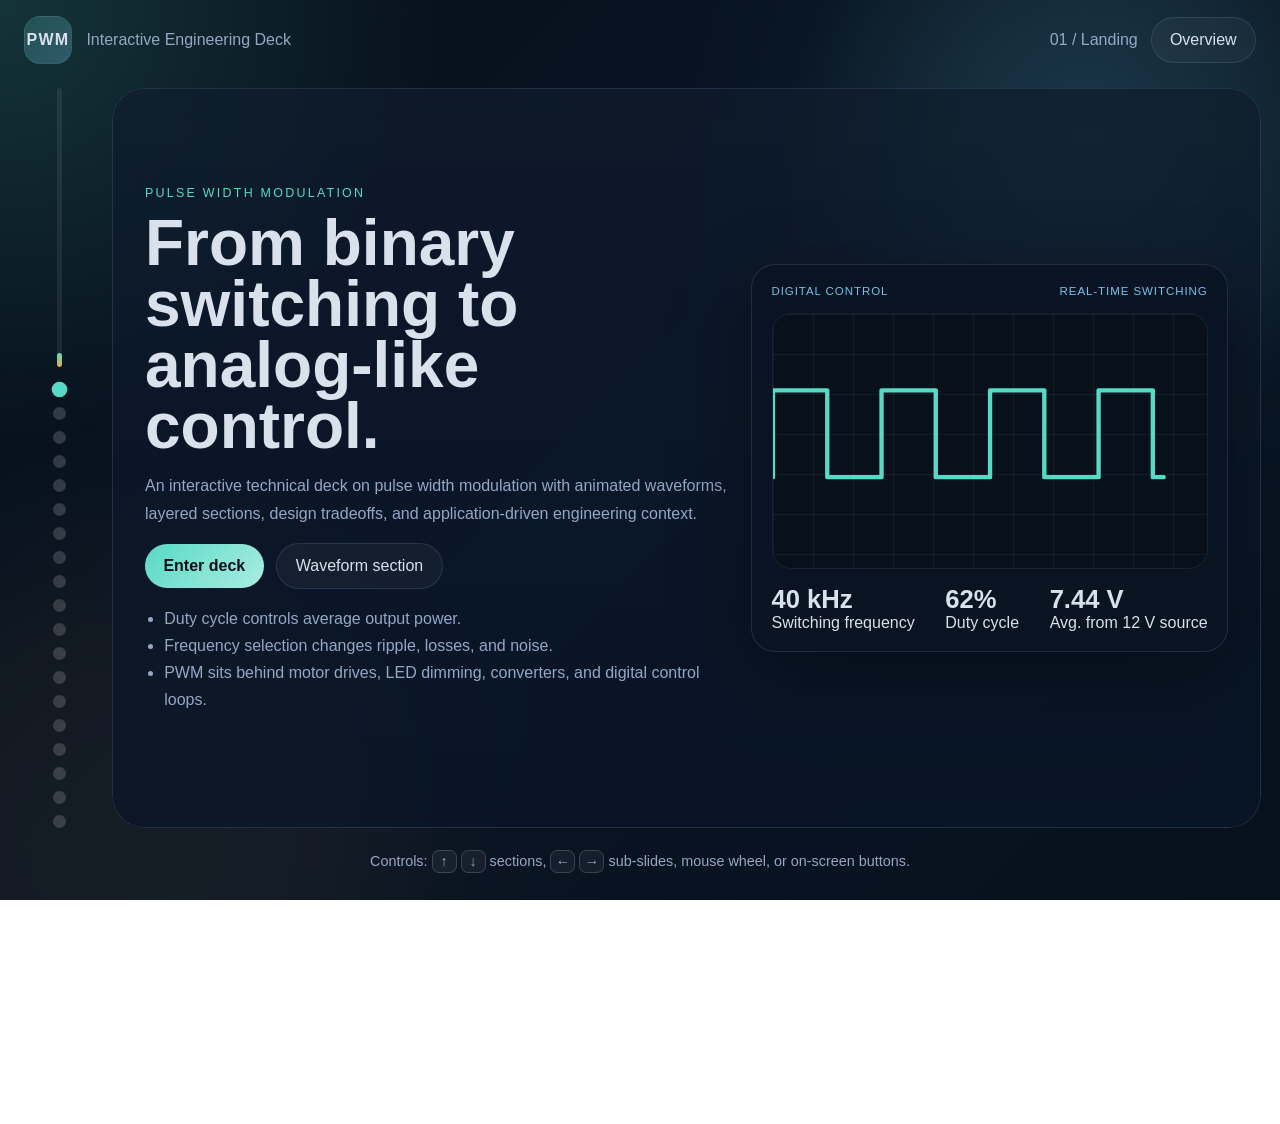
==== commit d24453f7: "1. Added few changes in the presentation w.r.t to modulation." ====
--- a/web_page_PPT/index.html
+++ b/web_page_PPT/index.html
@@ -41,7 +41,7 @@
             </p>
             <div class="hero-actions">
               <button class="primary-button" type="button" data-jump="1">Enter deck</button>
-              <button class="ghost-button" type="button" data-jump="4">Waveform section</button>
+              <button class="ghost-button" type="button" data-jump="7">Waveform section</button>
             </div>
             <ul class="hero-points">
               <li>Duty cycle controls average output power.</li>
@@ -81,10 +81,55 @@
         </div>
       </article>
 
+      <article class="slide" data-title="Modulation Universe">
+        <div class="slide-grid split-grid">
+          <div class="section-heading reveal">
+            <p class="eyebrow">Section 1</p>
+            <h2>Beyond simple DC: Why modulate?</h2>
+            <p>
+              Modulation is the process of varying a carrier signal to represent information or control power. 
+              In power electronics, PWM is the gold standard for efficiency.
+            </p>
+          </div>
+
+          <div class="modulation-types reveal">
+            <div class="mod-card">
+              <div class="mod-visual am-visual">
+                 <div class="mod-wave-a"></div>
+              </div>
+              <h3>AM / FM</h3>
+              <p>Analog modulation used for communication. Continuous variation of amplitude or frequency.</p>
+            </div>
+            <div class="mod-card">
+              <div class="mod-visual pwm-visual-small">
+                 <div class="mod-wave-pwm"></div>
+              </div>
+              <h3>PWM</h3>
+              <p>Digital power control. Fixed frequency, variable duty cycle. High efficiency.</p>
+            </div>
+            <div class="mod-card">
+              <div class="mod-visual pdm-visual">
+                 <div class="mod-wave-pdm"></div>
+              </div>
+              <h3>PDM / PAM</h3>
+              <p>Varying pulse density or amplitude. Used in audio (SACD) and precision control.</p>
+            </div>
+          </div>
+
+          <div class="info-panel reveal" style="grid-column: 1 / -1;">
+            <h3>Importance of PWM</h3>
+            <p>
+              Unlike linear control (which wastes energy as heat), PWM keeps the switching element either fully ON or fully OFF. 
+              This <strong>drastically reduces power loss</strong>, allowing for smaller heat sinks and longer battery life in portable devices.
+            </p>
+          </div>
+        </div>
+      </article>
+
       <article class="slide" data-title="Core Idea">
         <div class="slide-grid">
           <div class="section-heading reveal">
-            <p class="eyebrow">Section 1</p>
+            <p class="eyebrow">Section 2</p>
             <h2>PWM compresses analog intent into timed digital pulses.</h2>
             <p>
               Continuous analog control can be approximated by rapidly alternating between full ON and full OFF states.
@@ -125,7 +170,7 @@
       <article class="slide" data-title="Mathematics">
         <div class="slide-grid split-grid math-layout">
           <div class="section-heading reveal">
-            <p class="eyebrow">Section 2</p>
+            <p class="eyebrow">Section 3</p>
             <h2>Mathematical model: average value comes from time weighting.</h2>
             <p>
               For a periodic signal that remains at <code>Vs</code> during <code>Ton</code> and at 0 V during
@@ -170,7 +215,7 @@
       <article class="slide" data-title="Proof Idea">
         <div class="slide-grid theorem-layout">
           <div class="theorem-card reveal">
-            <p class="eyebrow">Section 3</p>
+            <p class="eyebrow">Section 4</p>
             <h2>Proposition</h2>
             <p class="theorem-statement">
               For an ideal PWM waveform applied to a linear low-pass or energy-averaging load, the low-frequency output component is proportional to duty cycle.
@@ -193,9 +238,108 @@
         </div>
       </article>
 
+      <article class="slide" data-title="Modulation Process">
+        <div class="slide-grid split-grid">
+          <div class="section-heading reveal">
+            <p class="eyebrow">Section 5</p>
+            <h2>Modulation: Comparing Reference and Carrier.</h2>
+            <p>
+              PWM is generated by comparing a <strong>reference signal</strong> (the desired output level) 
+              against a high-frequency <strong>carrier signal</strong> (usually a sawtooth or triangle wave).
+            </p>
+          </div>
+          <div class="modulation-plot-container reveal">
+            <div class="plot-card">
+              <div class="plot-header">
+                <span class="chip">Modulator logic</span>
+                <strong>V_ref vs. V_carrier</strong>
+              </div>
+              <div class="plot-view">
+                <div class="plot-grid"></div>
+                <svg viewBox="0 0 600 200" class="mod-plot-svg">
+                  <path class="carrier-path" d="M0 180 L50 20 L100 180 L150 20 L200 180 L250 20 L300 180 L350 20 L400 180 L450 20 L500 180 L550 20 L600 180" />
+                  <line class="ref-line" x1="0" y1="100" x2="600" y2="100" />
+                  <circle class="mod-point" cx="25" cy="100" r="4" />
+                </svg>
+              </div>
+              <div class="plot-output">
+                <div class="plot-grid"></div>
+                <svg viewBox="0 0 600 80" class="mod-pwm-svg">
+                  <path class="pwm-path" d="M0 70 L25 70 L25 10 L75 10 L75 70 L125 70 L125 10 L175 10 L175 70 L225 70 L225 10 L275 10 L275 70 L325 70 L325 10 L375 10 L375 70 L425 70 L425 10 L475 10 L475 70 L525 70 L525 10 L575 10 L575 70 L600 70" />
+                </svg>
+              </div>
+            </div>
+          </div>
+          <div class="info-panel reveal" style="grid-column: 1 / -1;">
+            <div class="panel-stack" style="grid-template-columns: repeat(3, 1fr);">
+              <div>
+                <h3>Comparison Logic</h3>
+                <p>If <code>V_ref > V_carrier</code>, output is <strong>HIGH</strong>. Otherwise, it is <strong>LOW</strong>.</p>
+              </div>
+              <div>
+                <h3>Carrier Frequency</h3>
+                <p>Determines the PWM period. Higher frequency means smaller pulses and less ripple.</p>
+              </div>
+              <div>
+                <h3>Duty Cycle</h3>
+                <p>The time the reference spends above the carrier relative to the total period.</p>
+              </div>
+            </div>
+          </div>
+        </div>
+      </article>
+
+      <article class="slide" data-title="Demodulation Process">
+        <div class="slide-grid split-grid">
+          <div class="section-heading reveal">
+            <p class="eyebrow">Section 6</p>
+            <h2>Demodulation: Recovering the Analog intent.</h2>
+            <p>
+              The digital PWM signal is converted back into an analog-like level by <strong>filtering</strong>.
+              The filter removes high-frequency switching and keeps the <strong>average value</strong>.
+            </p>
+          </div>
+          <div class="demod-visual reveal">
+            <div class="filter-chain">
+              <div class="filter-node input">
+                <span class="chip">Input</span>
+                <strong>Digital PWM</strong>
+                <div class="mini-wave pwm-mini"></div>
+              </div>
+              <div class="filter-arrow"></div>
+              <div class="filter-node filter">
+                <span class="chip">Low-Pass Filter</span>
+                <strong>L, C, or inertia</strong>
+                <div class="filter-symbol"></div>
+              </div>
+              <div class="filter-arrow"></div>
+              <div class="filter-node output">
+                <span class="chip">Output</span>
+                <strong>Smooth Average</strong>
+                <div class="mini-wave analog-mini"></div>
+              </div>
+            </div>
+          </div>
+          <div class="panel-stack reveal" style="grid-column: 1 / -1;">
+            <div class="info-panel">
+              <h3>Electrical Filters</h3>
+              <p>Inductors (L) and Capacitors (C) store energy, smoothing out voltage and current spikes.</p>
+            </div>
+            <div class="info-panel">
+              <h3>Mechanical Inertia</h3>
+              <p>Motor rotors cannot accelerate instantly, so they respond to the average magnetic field.</p>
+            </div>
+            <div class="info-panel">
+              <h3>Perceptual Averaging</h3>
+              <p>The human eye has a "frame rate" (persistence of vision) that integrates rapid LED flashes.</p>
+            </div>
+          </div>
+        </div>
+      </article>
+
       <article class="slide has-panels" data-title="Waveform Lab">
         <div class="section-heading reveal">
-          <p class="eyebrow">Section 4</p>
+          <p class="eyebrow">Section 7</p>
           <h2>Waveform lab with horizontal sub-slides.</h2>
           <p>Horizontal sub-slides compare representative duty-cycle conditions and their resulting engineering implications.</p>
         </div>
@@ -277,7 +421,7 @@
       <article class="slide" data-title="LED Dimming">
         <div class="slide-grid led-layout">
           <div class="section-heading reveal">
-            <p class="eyebrow">Section 5</p>
+            <p class="eyebrow">Section 8</p>
             <h2>LED dimming: the whole page becomes the load.</h2>
             <p>
               The page brightness varies with duty cycle to illustrate LED dimming through PWM.
@@ -325,7 +469,7 @@
       <article class="slide" data-title="LED On-Off Logic">
         <div class="slide-grid led-logic-layout">
           <div class="section-heading reveal">
-            <p class="eyebrow">Section 6</p>
+            <p class="eyebrow">Section 9</p>
             <h2>LED behavior remains binary even when brightness appears continuous.</h2>
             <p>
               Based on the referenced PWM explainer video, the LED should be understood as a device that is either fully ON or fully OFF at each instant.
@@ -371,7 +515,7 @@
 
       <article class="slide" data-title="Applications">
         <div class="section-heading reveal">
-          <p class="eyebrow">Section 7</p>
+          <p class="eyebrow">Section 10</p>
           <h2>Where PWM becomes system-critical.</h2>
         </div>
 
@@ -427,7 +571,7 @@
       <article class="slide" data-title="Scenario: H-Bridge">
         <div class="slide-grid split-grid">
           <div class="section-heading reveal">
-            <p class="eyebrow">Section 8</p>
+            <p class="eyebrow">Section 11</p>
             <h2>Actual Scenario: Reversing and Controlling a Motor.</h2>
             <p>
               In industrial robotics or EV powertrains, we don't just control speed; we control direction and braking.
@@ -473,7 +617,7 @@
       <article class="slide" data-title="Generation & Use">
         <div class="slide-grid generation-layout">
           <div class="section-heading reveal">
-            <p class="eyebrow">Section 9</p>
+            <p class="eyebrow">Section 12</p>
             <h2>PWM generation and utilization in one visual chain.</h2>
             <p>
               PWM begins as a timing comparison problem inside a controller and becomes useful only after
@@ -538,9 +682,8 @@
       <article class="slide" data-title="MCU PWM Hardware">
         <div class="slide-grid mcu-layout">
           <div class="section-heading reveal">
-            <p class="eyebrow">Section 10</p>
+            <p class="eyebrow">Section 13</p>
             <h2>Hardware PWM generation inside an MCU.</h2>
-
             <p>
               In a microcontroller, PWM is typically generated by a timer peripheral whose counter is compared
               against programmed register values. The output pin changes state automatically when compare events occur.
@@ -682,7 +825,7 @@
       <article class="slide" data-title="Embedded Systems">
         <div class="slide-grid embed-layout">
           <div class="section-heading reveal">
-            <p class="eyebrow">Section 11</p>
+            <p class="eyebrow">Section 14</p>
             <h2>PWM in embedded systems: both hardware and software matter.</h2>
             <p>
               A complete embedded-systems view includes both the microcontroller peripherals that generate PWM in hardware
@@ -720,7 +863,7 @@
       <article class="slide" data-title="Tradeoffs">
         <div class="slide-grid split-grid">
           <div class="section-heading reveal">
-            <p class="eyebrow">Section 12</p>
+            <p class="eyebrow">Section 15</p>
             <h2>Choosing PWM settings is mostly a tradeoff problem.</h2>
             <p>
               Practical PWM design is governed by competing constraints rather than by definitions alone.
@@ -755,7 +898,7 @@
       <article class="slide" data-title="Alternatives & Why?">
         <div class="slide-grid split-grid">
           <div class="section-heading reveal">
-            <p class="eyebrow">Section 13</p>
+            <p class="eyebrow">Section 16</p>
             <h2>Alternatives and why PWM dominates.</h2>
             <p>
               PWM isn't the only way to control power, but it's often the most efficient. 
@@ -801,7 +944,7 @@
       <article class="slide" data-title="Design Checklist">
         <div class="slide-grid checklist-layout">
           <div class="section-heading reveal">
-            <p class="eyebrow">Section 14</p>
+            <p class="eyebrow">Section 17</p>
             <h2>PWM design checklist for a real system review.</h2>
           </div>
 
@@ -826,7 +969,7 @@
           </p>
           <div class="closing-stats">
             <div>
-              <strong>16</strong>
+              <strong>18</strong>
               <span>Vertical sections</span>
             </div>
             <div>
